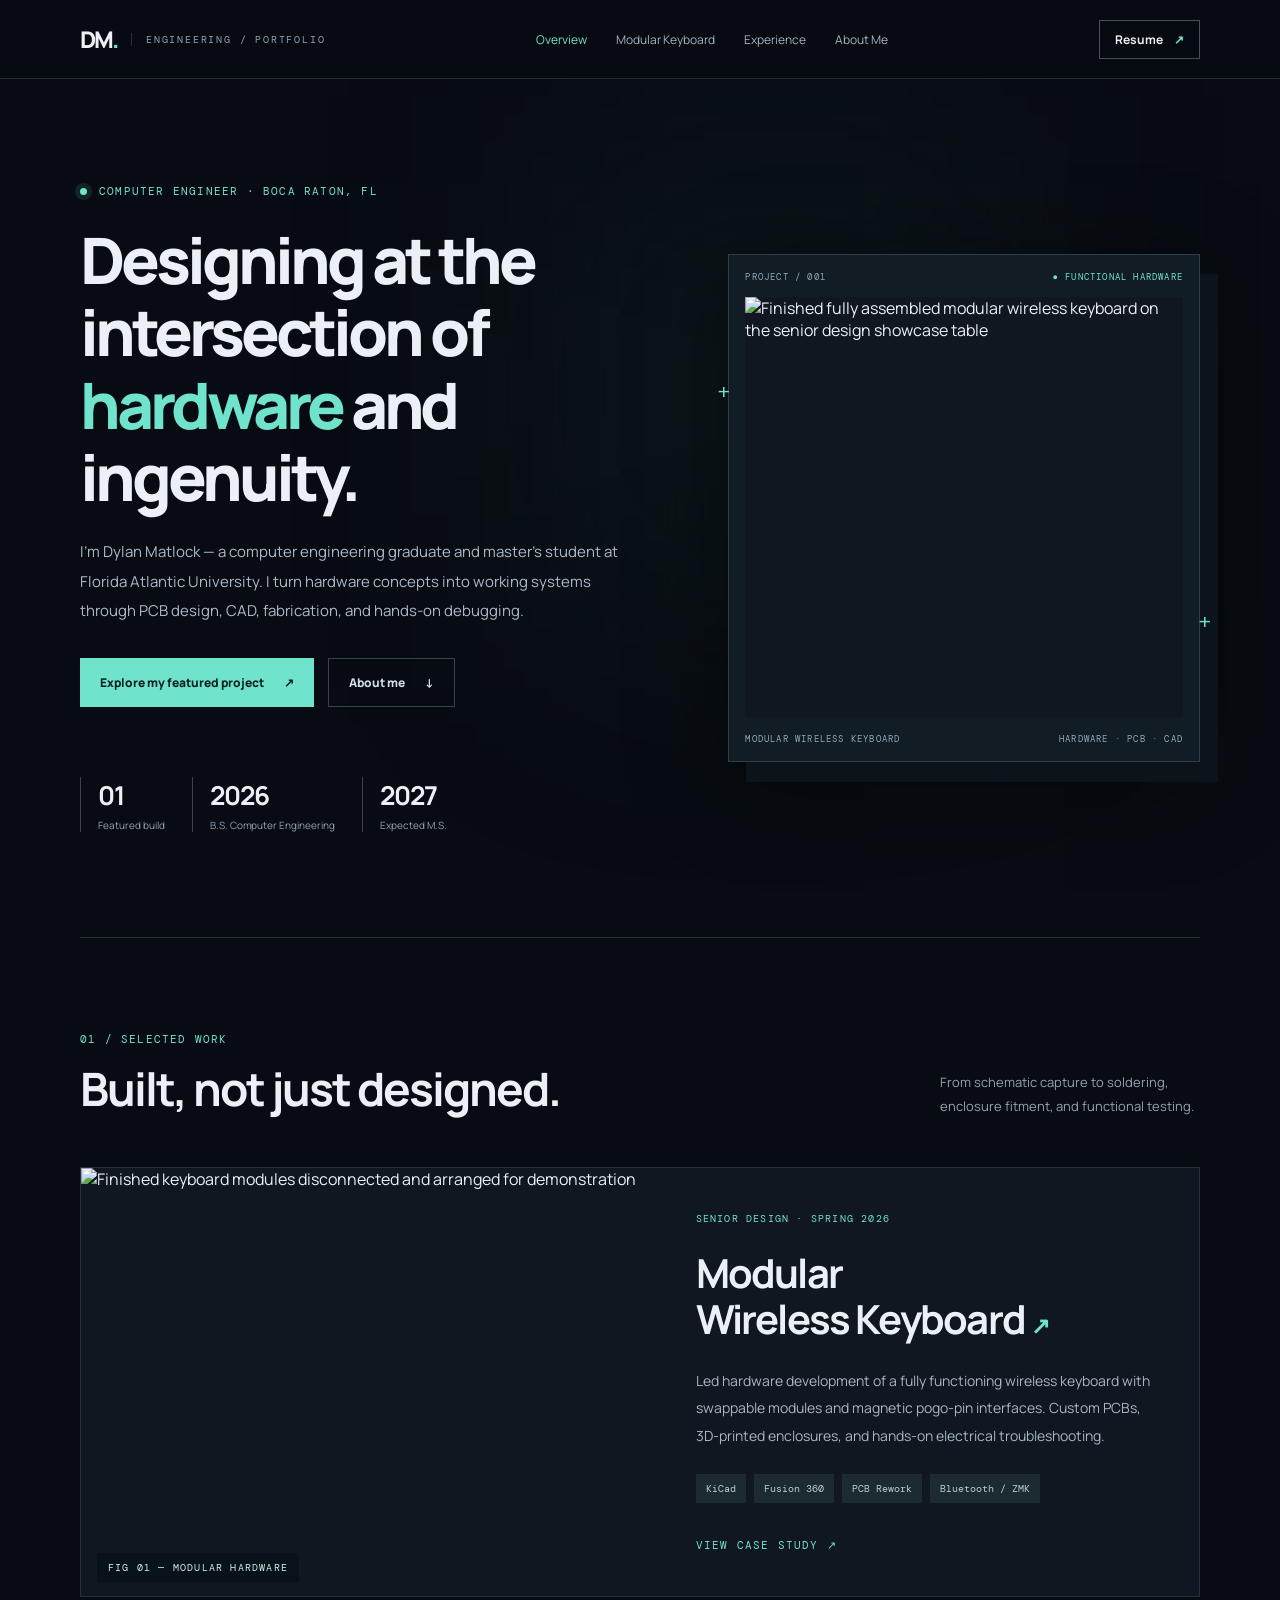
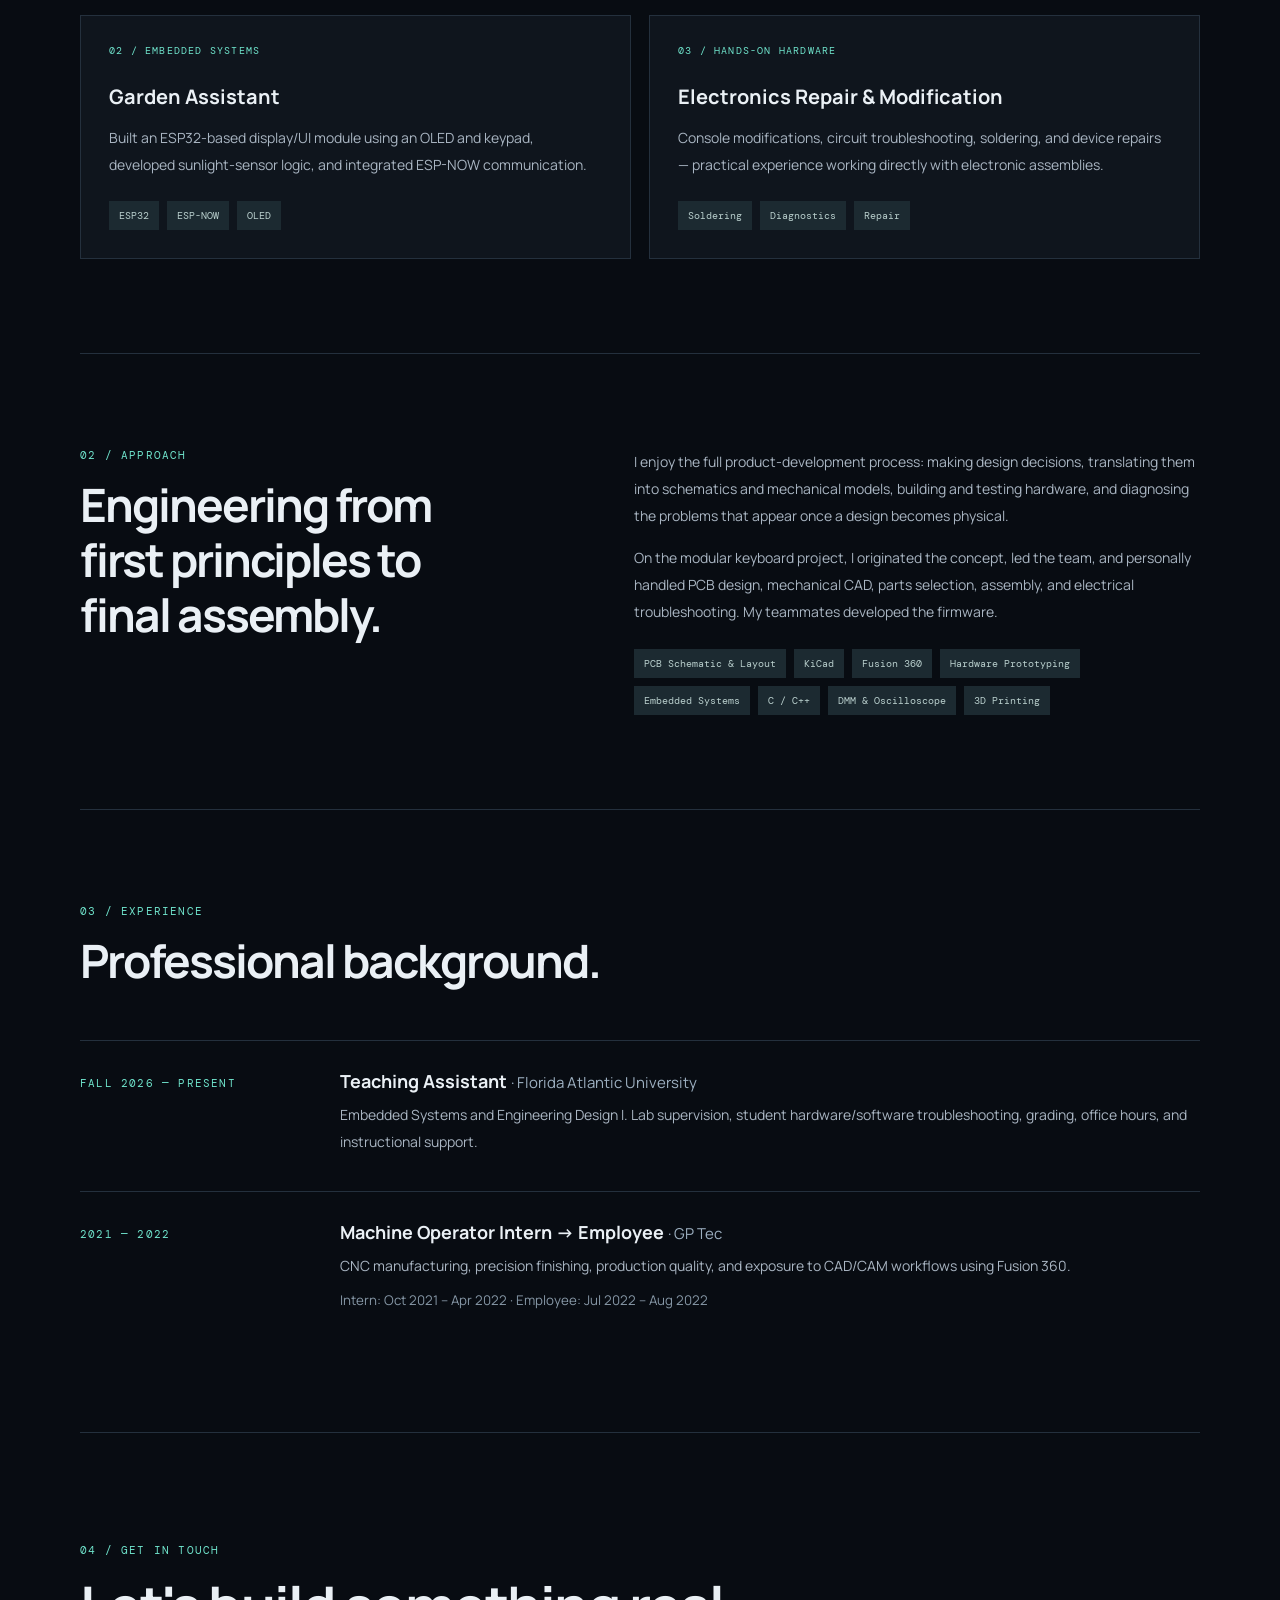
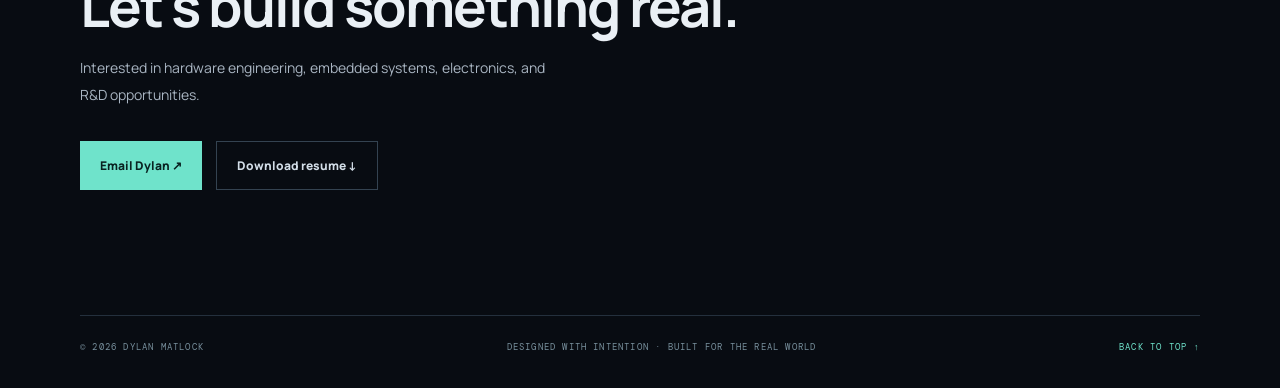
==== index.html @ bb1b6da2 "Add files via upload" ====
<!DOCTYPE html><html lang="en"><head><meta charset="utf-8"><meta name="viewport" content="width=device-width, initial-scale=1"><meta name="theme-color" content="#080c12"><meta name="description" content="Dylan Matlock — computer engineer focused on PCB design, embedded hardware, electromechanical prototyping, and product development."><title>Dylan Matlock — Hardware & Embedded Systems Engineer</title><link rel="stylesheet" href="styles.css"></head><body>
<header class="site-header"><div class="shell nav"><a class="wordmark" href="index.html"><span class="logomark">DM<span class="logodot">.</span></span><span class="wordmark-sub">ENGINEERING / PORTFOLIO</span></a><nav aria-label="Main navigation"><a class="active" href="index.html">Overview</a><a href="projects/modular-keyboard.html">Modular Keyboard</a><a href="experience.html">Experience</a><a href="about.html">About Me</a></nav><a class="nav-resume" href="Dylan_Matlock_Resume.docx" download>Resume <span>↗</span></a></div></header>
<main><section class="hero shell"><div class="hero-content"><div class="eyebrow"><span class="pulse"></span> COMPUTER ENGINEER · BOCA RATON, FL</div><h1>Designing at the intersection of <em>hardware</em> and ingenuity.</h1><p class="lead">I'm Dylan Matlock — a computer engineering graduate and master's student at Florida Atlantic University. I turn hardware concepts into working systems through PCB design, CAD, fabrication, and hands-on debugging.</p><div class="cta"><a class="button primary" href="projects/modular-keyboard.html">Explore my featured project <span>↗</span></a><a class="button ghost" href="about.html">About me <span>↓</span></a></div><div class="hero-metrics"><div><strong>01</strong><span>Featured build</span></div><div><strong>2026</strong><span>B.S. Computer Engineering</span></div><div><strong>2027</strong><span>Expected M.S.</span></div></div></div><div class="hero-display"><div class="display-top"><span>PROJECT / 001</span><span class="signal">● FUNCTIONAL HARDWARE</span></div><img src="assets/keyboard-finished.jpg" alt="Finished fully assembled modular wireless keyboard on the senior design showcase table"/><div class="display-caption"><span>MODULAR WIRELESS KEYBOARD</span><span>HARDWARE · PCB · CAD</span></div><div class="crosshair cross1">+</div><div class="crosshair cross2">+</div></div></section>
<section id="projects" class="section shell"><div class="section-header"><div><div class="kicker">01 / SELECTED WORK</div><h2>Built, not just designed.</h2></div><p class="section-aside">From schematic capture to soldering, enclosure fitment, and functional testing.</p></div><a class="feature-card" href="projects/modular-keyboard.html"><div class="feature-visual"><img src="assets/keyboard-modules.jpg" alt="Finished keyboard modules disconnected and arranged for demonstration"><span class="image-index">FIG 01 — MODULAR HARDWARE</span></div><div class="feature-body"><div class="tiny">SENIOR DESIGN · SPRING 2026</div><h3>Modular<br>Wireless Keyboard <span>↗</span></h3><p>Led hardware development of a fully functioning wireless keyboard with swappable modules and magnetic pogo-pin interfaces. Custom PCBs, 3D-printed enclosures, and hands-on electrical troubleshooting.</p><div class="chip-row"><span>KiCad</span><span>Fusion 360</span><span>PCB Rework</span><span>Bluetooth / ZMK</span></div><span class="feature-link">VIEW CASE STUDY <span>↗</span></span></div></a><div class="mini-grid"><article class="mini-card"><div class="mini-index">02 / EMBEDDED SYSTEMS</div><h3>Garden Assistant</h3><p>Built an ESP32-based display/UI module using an OLED and keypad, developed sunlight-sensor logic, and integrated ESP-NOW communication.</p><span class="chip-row"><span>ESP32</span><span>ESP-NOW</span><span>OLED</span></span></article><article class="mini-card"><div class="mini-index">03 / HANDS-ON HARDWARE</div><h3>Electronics Repair & Modification</h3><p>Console modifications, circuit troubleshooting, soldering, and device repairs — practical experience working directly with electronic assemblies.</p><span class="chip-row"><span>Soldering</span><span>Diagnostics</span><span>Repair</span></span></article></div></section>
<section id="about" class="section shell about"><div><div class="kicker">02 / APPROACH</div><h2>Engineering from first principles to final assembly.</h2></div><div><p>I enjoy the full product-development process: making design decisions, translating them into schematics and mechanical models, building and testing hardware, and diagnosing the problems that appear once a design becomes physical.</p><p>On the modular keyboard project, I originated the concept, led the team, and personally handled PCB design, mechanical CAD, parts selection, assembly, and electrical troubleshooting. My teammates developed the firmware.</p><div class="skills"><span>PCB Schematic & Layout</span><span>KiCad</span><span>Fusion 360</span><span>Hardware Prototyping</span><span>Embedded Systems</span><span>C / C++</span><span>DMM & Oscilloscope</span><span>3D Printing</span></div></div></section>
<section id="experience" class="section shell"><div class="section-header"><div><div class="kicker">03 / EXPERIENCE</div><h2>Professional background.</h2></div></div><div class="timeline"><div class="timeline-row"><span class="timeline-date">FALL 2026 — PRESENT</span><div><h3>Teaching Assistant <span>· Florida Atlantic University</span></h3><p>Embedded Systems and Engineering Design I. Lab supervision, student hardware/software troubleshooting, grading, office hours, and instructional support.</p></div></div><div class="timeline-row"><span class="timeline-date">2021 — 2022</span><div><h3>Machine Operator Intern → Employee <span>· GP Tec</span></h3><p>CNC manufacturing, precision finishing, production quality, and exposure to CAD/CAM workflows using Fusion 360.</p><small>Intern: Oct 2021 – Apr 2022 · Employee: Jul 2022 – Aug 2022</small></div></div></div></section>
<section class="contact shell"><div class="kicker">04 / GET IN TOUCH</div><h2>Let's build something real.</h2><p>Interested in hardware engineering, embedded systems, electronics, and R&D opportunities.</p><div class="cta"><a class="button primary" href="mailto:dylanmatlock04@gmail.com">Email Dylan ↗</a><a class="button ghost" href="Dylan_Matlock_Resume.docx" download>Download resume ↓</a></div></section></main><footer class="shell footer"><span>© <span id="year">2026</span> DYLAN MATLOCK</span><span>DESIGNED WITH INTENTION · BUILT FOR THE REAL WORLD</span><a href="#">BACK TO TOP ↑</a></footer><script src="script.js"></script></body></html>
---- styles.css ----
@import url('https://fonts.googleapis.com/css2?family=DM+Mono:wght@400;500&family=Manrope:wght@400;500;600;700;800&display=swap');
:root{--bg:#080c12;--surface:#101720;--raised:#121b26;--line:#24303d;--text:#eaf0f5;--muted:#92a2b3;--accent:#6fe3cb;--accent-dim:#122e2c}*{box-sizing:border-box}html{scroll-behavior:smooth}body{margin:0;background:var(--bg);color:var(--text);font-family:Manrope,Arial,sans-serif;-webkit-font-smoothing:antialiased}a{color:inherit;text-decoration:none}img{display:block;max-width:100%}.shell{width:min(1120px,calc(100% - 64px));margin:auto}.site-header{position:sticky;top:0;z-index:20;background:#080c12ed;backdrop-filter:blur(16px);border-bottom:1px solid #202b38}.nav{height:78px;display:flex;align-items:center;justify-content:space-between;gap:24px}.wordmark{display:flex;gap:14px;align-items:center}.logomark{font-weight:800;font-size:23px;letter-spacing:-2px}.logodot{color:var(--accent)}.wordmark-sub{font:10px 'DM Mono',monospace;color:var(--muted);letter-spacing:1.8px;border-left:1px solid var(--line);padding-left:14px}.nav nav{display:flex;gap:29px}.nav nav a{font-size:12px;color:#a5b1bf;transition:.2s}.nav nav a:hover,.nav nav a.active{color:var(--accent)}.nav-resume{border:1px solid #40505f;padding:10px 15px;font-size:12px;font-weight:700}.nav-resume span{color:var(--accent);margin-left:9px}.kicker,.eyebrow,.tiny,.mini-index,.case-label,.problem-tag,.back-link,.timeline-date,.image-index,.display-caption,.display-top,.feature-link,.case-hero-foot,.case-facts>div>span,.footer{font-family:'DM Mono',monospace;letter-spacing:1.2px}.hero{padding:105px 0 105px;display:grid;grid-template-columns:1.1fr .9fr;align-items:center;gap:72px;position:relative}.hero:before{content:'';position:absolute;z-index:-1;top:12%;right:20%;width:400px;height:420px;background:#13313450;filter:blur(130px)}.eyebrow{font-size:11px;color:var(--accent);display:flex;gap:12px;align-items:center}.pulse{width:7px;height:7px;border-radius:100%;background:var(--accent);box-shadow:0 0 0 5px #70e3cb1c}.hero h1{font-size:clamp(42px,5vw,70px);letter-spacing:-4px;line-height:1.13;margin:26px 0 24px;font-weight:800}.hero h1 em,.case-heading h1 em{font-style:normal;color:var(--accent)}.lead{font-size:15px;line-height:1.95;color:#adb9c8;max-width:560px}.cta{display:flex;gap:14px;flex-wrap:wrap;margin-top:33px}.button{display:inline-flex;gap:20px;align-items:center;justify-content:space-between;padding:15px 20px;font-size:12px;font-weight:800;transition:.2s}.button.primary{background:var(--accent);color:#092221}.button.primary:hover{background:#a5ffe9;transform:translateY(-2px)}.button.ghost{border:1px solid #344351;color:#d3dee8}.button.ghost:hover{border-color:var(--accent);color:var(--accent)}.hero-metrics{display:flex;gap:27px;margin-top:70px}.hero-metrics>div{border-left:1px solid #364453;padding-left:17px;display:flex;flex-direction:column;gap:5px}.hero-metrics strong{font-size:26px;letter-spacing:-1px}.hero-metrics span{font-size:10px;color:var(--muted)}.hero-display{background:#111c25;position:relative;border:1px solid #2b3e49;box-shadow:18px 20px 0 #0b131b,0 20px 90px #0007;padding:16px}.display-top,.display-caption,.case-hero-foot{font-size:9px;color:#92a9b8;display:flex;justify-content:space-between;gap:10px}.display-top{margin-bottom:14px}.signal{color:var(--accent)}.hero-display img{width:100%;height:420px;object-fit:cover;object-position:50% 40%;filter:saturate(.65) contrast(1.12)}.display-caption{margin-top:16px}.crosshair{position:absolute;color:var(--accent);font-family:monospace;font-size:21px}.cross1{left:-12px;top:25%}.cross2{right:-12px;bottom:25%}.section{padding:94px 0;border-top:1px solid var(--line)}.section-header{display:flex;justify-content:space-between;gap:50px;align-items:end;margin-bottom:36px}.kicker{color:var(--accent);font-size:11px}.section h2,.contact h2{font-size:clamp(29px,3.6vw,46px);letter-spacing:-2px;line-height:1.2;margin:15px 0}.section-aside{font-size:13px;line-height:1.8;color:var(--muted);max-width:260px}.feature-card{display:grid;grid-template-columns:1.05fr 1fr;background:var(--surface);border:1px solid var(--line);transition:.2s}.feature-card:hover{border-color:#48897f;transform:translateY(-3px)}.feature-visual{position:relative;background:#17252b;min-height:350px}.feature-visual img{width:100%;height:100%;object-fit:cover;object-position:center 45%;filter:saturate(.65)}.image-index{position:absolute;bottom:14px;left:16px;font-size:10px;background:#081018e0;color:#dbeae7;padding:8px 11px}.feature-body{padding:44px 42px}.tiny{color:var(--accent);font-size:10px}.feature-body h3{font-size:40px;letter-spacing:-1.8px;line-height:1.15;margin:25px 0}.feature-body h3 span{font-size:23px;color:var(--accent)}.feature-body p,.mini-card p,.about p,.timeline p,.case-content p,.contact p{color:#a9b5c2;font-size:14px;line-height:1.95}.chip-row,.skills{display:flex;flex-wrap:wrap;gap:8px}.chip-row{margin-top:25px}.chip-row>span,.skills>span{padding:8px 10px;background:#1c2a31;color:#b9cfcd;font-size:10px;font-family:'DM Mono',monospace;white-space:nowrap}.feature-link{display:block;color:var(--accent);font-size:11px;margin-top:35px}.mini-grid{display:grid;grid-template-columns:1fr 1fr;gap:18px;margin-top:18px}.mini-card{padding:28px;background:#0f151d;border:1px solid var(--line)}.mini-index{font-size:10px;color:var(--accent)}.mini-card h3{font-size:20px;margin:26px 0 12px}.mini-card .chip-row{margin-top:22px}.about{display:grid;grid-template-columns:.9fr 1.1fr;gap:90px}.about h2{max-width:420px}.about p:first-child{margin-top:0}.skills{margin-top:24px}.timeline-row{display:grid;grid-template-columns:235px 1fr;gap:25px;border-top:1px solid var(--line);padding:28px 0}.timeline-date{color:var(--accent);font-size:11px;padding-top:7px}.timeline-row h3{font-size:18px;margin:0 0 6px}.timeline-row h3 span{font-size:15px;color:#9db0c1;font-weight:400}.timeline-row p{margin:8px 0}.timeline-row small{color:#8697a6}.contact{border-top:1px solid var(--line);padding:110px 0 125px}.contact h2{font-size:56px}.contact p{max-width:470px}.footer{border-top:1px solid var(--line);padding:25px 0 35px;display:flex;justify-content:space-between;gap:20px;color:#78909d;font-size:9px}.footer a{color:var(--accent)}
/* case study */.case-page{padding-top:56px;padding-bottom:110px}.back-link{font-size:11px;color:var(--accent)}.case-heading{padding:65px 0 60px}.case-heading h1{font-size:clamp(48px,7vw,90px);letter-spacing:-5px;line-height:1.07;margin:20px 0 22px}.case-intro{color:#b6c4d0;font-size:18px;line-height:1.85;max-width:790px}.case-heading .chip-row{margin-top:30px}.case-hero{border:1px solid var(--line);background:#18232c;padding:20px}.case-hero>img{width:100%;max-height:450px;object-fit:contain;background:#d7d9dc}.case-hero-foot{padding-top:16px}.case-facts{display:grid;grid-template-columns:repeat(4,1fr);gap:1px;background:var(--line);border:1px solid var(--line);margin:18px 0 85px}.case-facts>div{background:#101720;padding:23px 20px;display:flex;flex-direction:column;gap:12px}.case-facts>div>span{font-size:10px;color:var(--accent)}.case-facts strong{font-size:13px;font-weight:600;line-height:1.5}.case-section{display:grid;grid-template-columns:220px 1fr;gap:35px;padding:65px 0;border-top:1px solid var(--line)}.case-label{color:var(--accent);font-size:11px;padding-top:12px}.case-content h2{font-size:clamp(28px,3vw,41px);letter-spacing:-1.4px;margin:0 0 18px}.case-content p{font-size:15px;max-width:770px}.image-duo{display:grid;grid-template-columns:1fr 1fr;gap:13px;margin:27px 0}figure{margin:0;background:#111c24;border:1px solid #263944;padding:12px}figure img{width:100%;height:320px;object-fit:contain;background:#e4e6e8}figcaption{font-family:'DM Mono',monospace;font-size:10px;color:#91a4b0;line-height:1.6;padding-top:12px}.wide-figure{margin:25px 0}.wide-figure img{height:400px;object-fit:contain}.challenge{background:linear-gradient(90deg,#10302b45,transparent 65%);margin-left:-22px;padding-left:22px;padding-right:16px}.problem-tag{display:inline-block;font-size:10px;color:#9bf6df;border:1px solid #38685d;padding:9px 12px;margin-bottom:18px}.solution-grid{display:grid;grid-template-columns:repeat(3,1fr);gap:12px;margin:27px 0}.solution-grid>div{border:1px solid #30574f;background:#112421;padding:19px}.solution-grid span{display:block;font:11px 'DM Mono',monospace;color:var(--accent);margin-bottom:17px}.solution-grid strong{font-size:17px}.solution-grid p{font-size:12px}.small-copy{font-size:12px!important;color:#7f97a6!important}.result-panel{display:flex;justify-content:space-between;align-items:center;gap:25px;padding:25px;border:1px dashed #41645d;background:#10201d;margin:30px 0}.result-panel h3{font-size:21px;margin:12px 0}.result-panel p{font-size:12px;max-width:600px}.placeholder-icon{font-size:65px;color:var(--accent)}.case-end{display:flex;gap:14px;padding-top:45px;flex-wrap:wrap}.reveal{opacity:0;transform:translateY(15px);transition:opacity .65s,transform .65s}.reveal.is-visible{opacity:1;transform:none}@media(prefers-reduced-motion:reduce){*{scroll-behavior:auto!important;transition:none!important}.reveal{opacity:1;transform:none}}@media(max-width:900px){.hero{grid-template-columns:1fr;gap:55px;padding:70px 0}.hero-display{max-width:540px}.hero h1{max-width:750px}.feature-card{grid-template-columns:1fr}.feature-visual{height:330px}.about{gap:30px}.case-section{grid-template-columns:150px 1fr}.case-facts{grid-template-columns:repeat(2,1fr)}}@media(max-width:620px){.shell{width:calc(100% - 34px)}.nav{height:65px}.wordmark-sub,.nav-resume{display:none}.nav nav{gap:16px}.nav nav a{font-size:10px}.hero{padding:50px 0 65px}.hero h1{font-size:45px;letter-spacing:-2.7px}.lead{font-size:14px}.hero-metrics{gap:14px;margin-top:45px}.hero-metrics strong{font-size:22px}.hero-metrics span{font-size:9px}.hero-display img{height:350px}.section{padding:65px 0}.section-header{display:block}.section-aside{max-width:none}.feature-body{padding:28px 23px}.feature-body h3{font-size:34px}.mini-grid,.about{grid-template-columns:1fr}.timeline-row{grid-template-columns:1fr;gap:4px}.timeline-row h3 span{display:block;margin-top:6px}.contact h2{font-size:39px}.contact{padding:70px 0}.footer{flex-wrap:wrap;line-height:1.8}.case-heading{padding:55px 0 35px}.case-heading h1{font-size:51px;letter-spacing:-3px}.case-intro{font-size:15px}.case-hero{padding:10px}.case-facts{margin-bottom:40px}.case-facts>div{padding:17px 12px}.case-facts strong{font-size:11px}.case-section{grid-template-columns:1fr;gap:20px;padding:43px 0}.image-duo,.solution-grid{grid-template-columns:1fr}.wide-figure img{height:270px}.case-content h2{font-size:31px}.case-content p{font-size:14px}.challenge{margin-left:0;padding-left:0}.result-panel{padding:18px}.placeholder-icon{display:none}}

/* V3: authentic hardware photo presentation */
.hero-display img{object-fit:cover;object-position:50% 50%;background:#26374a}
.feature-visual img{object-fit:cover;object-position:center}
.case-hero>img{background:#101720;max-height:630px;object-fit:contain}
.case-content figure img{background:#121b26}
.demo-block{margin:36px 0 30px;padding:24px;background:#101e27;border:1px solid #365c5a}
.demo-block h3{font-size:clamp(21px,3vw,29px);margin:13px 0 5px}
.demo-block>p{margin-bottom:22px}
.demo-block video{display:block;width:100%;max-height:620px;background:#060809;object-fit:contain}
.demo-footer{display:flex;justify-content:space-between;flex-wrap:wrap;gap:15px;font:10px 'DM Mono',monospace;color:#91a4b0;letter-spacing:1px;padding-top:15px}
.demo-footer a{color:var(--accent)}
@media(max-width:620px){.demo-block{padding:13px}.image-duo figure img{height:260px}}

/* V4: clearer full-product views and accessible inspection of technical figures */
.hero-display img{object-fit:contain!important;object-position:center!important;background:#101720!important;filter:none!important}
.feature-visual img{object-fit:contain!important;background:#101720!important;filter:none!important}
.case-content figure img{max-width:100%;height:auto;max-height:520px;object-fit:contain}
.case-content .image-duo figure img{height:360px;max-height:none}
.case-content .wide-figure img{height:auto;max-height:680px;object-fit:contain}
.case-content figure:has(img){position:relative}
.case-content figure img,.case-hero>img,.hero-display img,.feature-visual img{cursor:zoom-in}
.case-content figure:has(img)::after{content:'CLICK IMAGE TO ENLARGE  ↗';display:block;text-align:right;color:#77d8c9;font:9px 'DM Mono',monospace;letter-spacing:.7px;margin-top:8px}
.image-lightbox{border:1px solid #3b605c;background:#0b1118;color:#e5eff4;max-width:min(96vw,1500px);max-height:96vh;width:96vw;padding:20px;box-shadow:0 30px 100px #000c}
.image-lightbox::backdrop{background:rgba(0,0,0,.89)}
.lightbox-top{display:flex;align-items:center;justify-content:space-between;gap:20px;margin-bottom:14px;font-size:12px;color:#bfd4d1}
.lightbox-close{cursor:pointer;border:1px solid #4f6f6e;background:#17282b;color:white;padding:10px 18px;font:12px 'DM Mono',monospace}
.image-lightbox img{display:block;max-width:100%;width:100%;max-height:calc(96vh - 110px);object-fit:contain;margin:auto}
.architecture-diagram{display:flex;align-items:stretch;justify-content:center;gap:12px;flex-wrap:wrap;padding:34px 12px;background:linear-gradient(110deg,#101f28,#111b23)}
.diagram-node{flex:1 1 160px;min-width:150px;border:1px solid #365654;background:#122b2a;padding:23px 18px;display:flex;flex-direction:column;gap:9px;justify-content:center}
.diagram-node span{font:10px 'DM Mono',monospace;letter-spacing:1px;color:#72dfca}.diagram-node strong{font-size:20px;line-height:1.3}.diagram-node small{font-size:12px;color:#adbfca;line-height:1.6}
.diagram-node.main-node{border-color:#6ae6cf;background:#173a38}
.diagram-connector{min-width:104px;display:flex;align-items:center;justify-content:center;flex-direction:column;text-align:center;font:10px 'DM Mono',monospace;letter-spacing:.4px;color:#83cdbf;gap:12px}.diagram-connector span{font-size:26px}
.revision-panel{margin:30px 0;padding:26px;background:#132821;border:1px solid #3a6558}.revision-panel h3{font-size:27px;margin:15px 0 12px}.revision-panel li{color:#b6c6c9;font-size:14px;line-height:1.8;margin:9px 0;padding-left:3px}.revision-panel li strong{color:#e2f0ed}
@media(max-width:720px){.architecture-diagram{flex-direction:column}.diagram-connector{min-height:45px;min-width:0;flex-direction:row}.diagram-connector span{transform:rotate(90deg)}.case-content .image-duo figure img{height:auto;max-height:400px}.revision-panel{padding:18px}}

/* V5: distributed wireless architecture overview */
.architecture-v5{padding:32px 26px;background:linear-gradient(135deg,#0b1720,#10282a);border:1px solid #284749;display:flex;flex-direction:column;align-items:center;gap:0;color:#edf8f7}
.arch-host,.arch-primary,.arch-secondary,.arch-passives>div{border:1px solid #426564;background:#142a30;padding:17px 22px;display:flex;flex-direction:column;align-items:center;text-align:center;gap:6px;border-radius:8px}
.arch-host{width:min(100%,390px)}.arch-primary{width:min(100%,390px);border-color:#77ebd3;background:#153c3b;box-shadow:0 0 0 1px #32655e inset}
.arch-eyebrow{font:10px 'DM Mono',monospace;letter-spacing:1.1px;color:#76dfd0}.architecture-v5 strong{font-size:17px}.architecture-v5 small{color:#acc7ca;font-size:12px;line-height:1.55}
.arch-link{display:flex;flex-direction:column;gap:2px;align-items:center;margin:10px 0;color:#81dccd}.arch-link span{font-size:25px;line-height:1}.arch-link small{font:10px 'DM Mono',monospace;letter-spacing:.7px;color:#81dccd}
.arch-secondaries,.arch-passives{display:grid;grid-template-columns:repeat(2,minmax(0,1fr));gap:14px;width:min(100%,630px)}.arch-secondary{border-color:#4aa79c}.arch-divider{width:min(100%,700px);border-top:1px dashed #4f8584;text-align:center;margin:30px 0 17px;padding-top:15px}.arch-divider span{font:10px 'DM Mono',monospace;letter-spacing:.8px;color:#91c6c3}.arch-passives{grid-template-columns:repeat(3,minmax(0,1fr));gap:10px;width:min(100%,730px)}.arch-passives>div{background:#182630;border-color:#4b5761;padding:15px 8px}.arch-passives strong{font-size:14px}.arch-note{max-width:600px;text-align:center;color:#b5c6ce;font-size:12px;line-height:1.6;margin:18px 0 0!important}
@media(max-width:620px){.architecture-v5{padding:22px 12px}.arch-secondaries{gap:8px}.arch-secondary{padding:14px 8px}.arch-passives{grid-template-columns:1fr}.arch-passives>div{padding:10px}.arch-divider span{font-size:9px}.architecture-v5 strong{font-size:15px}}
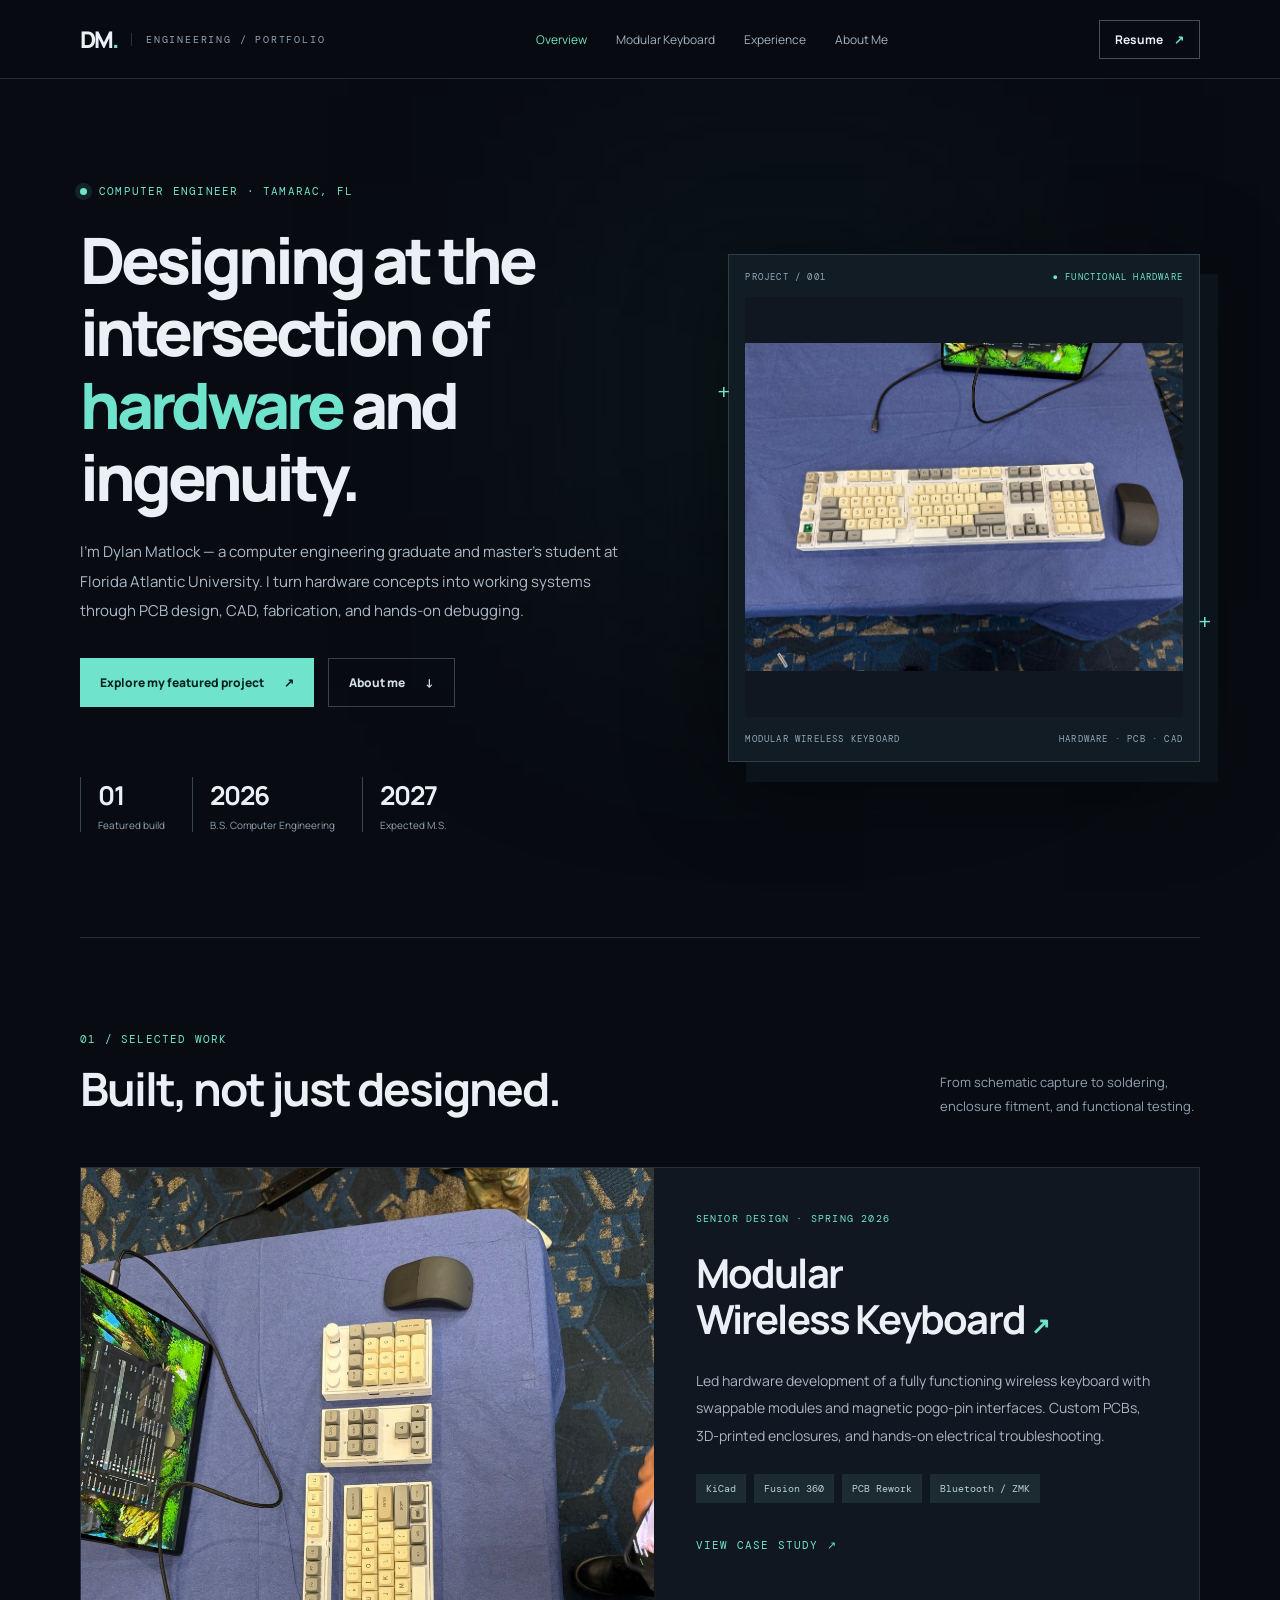
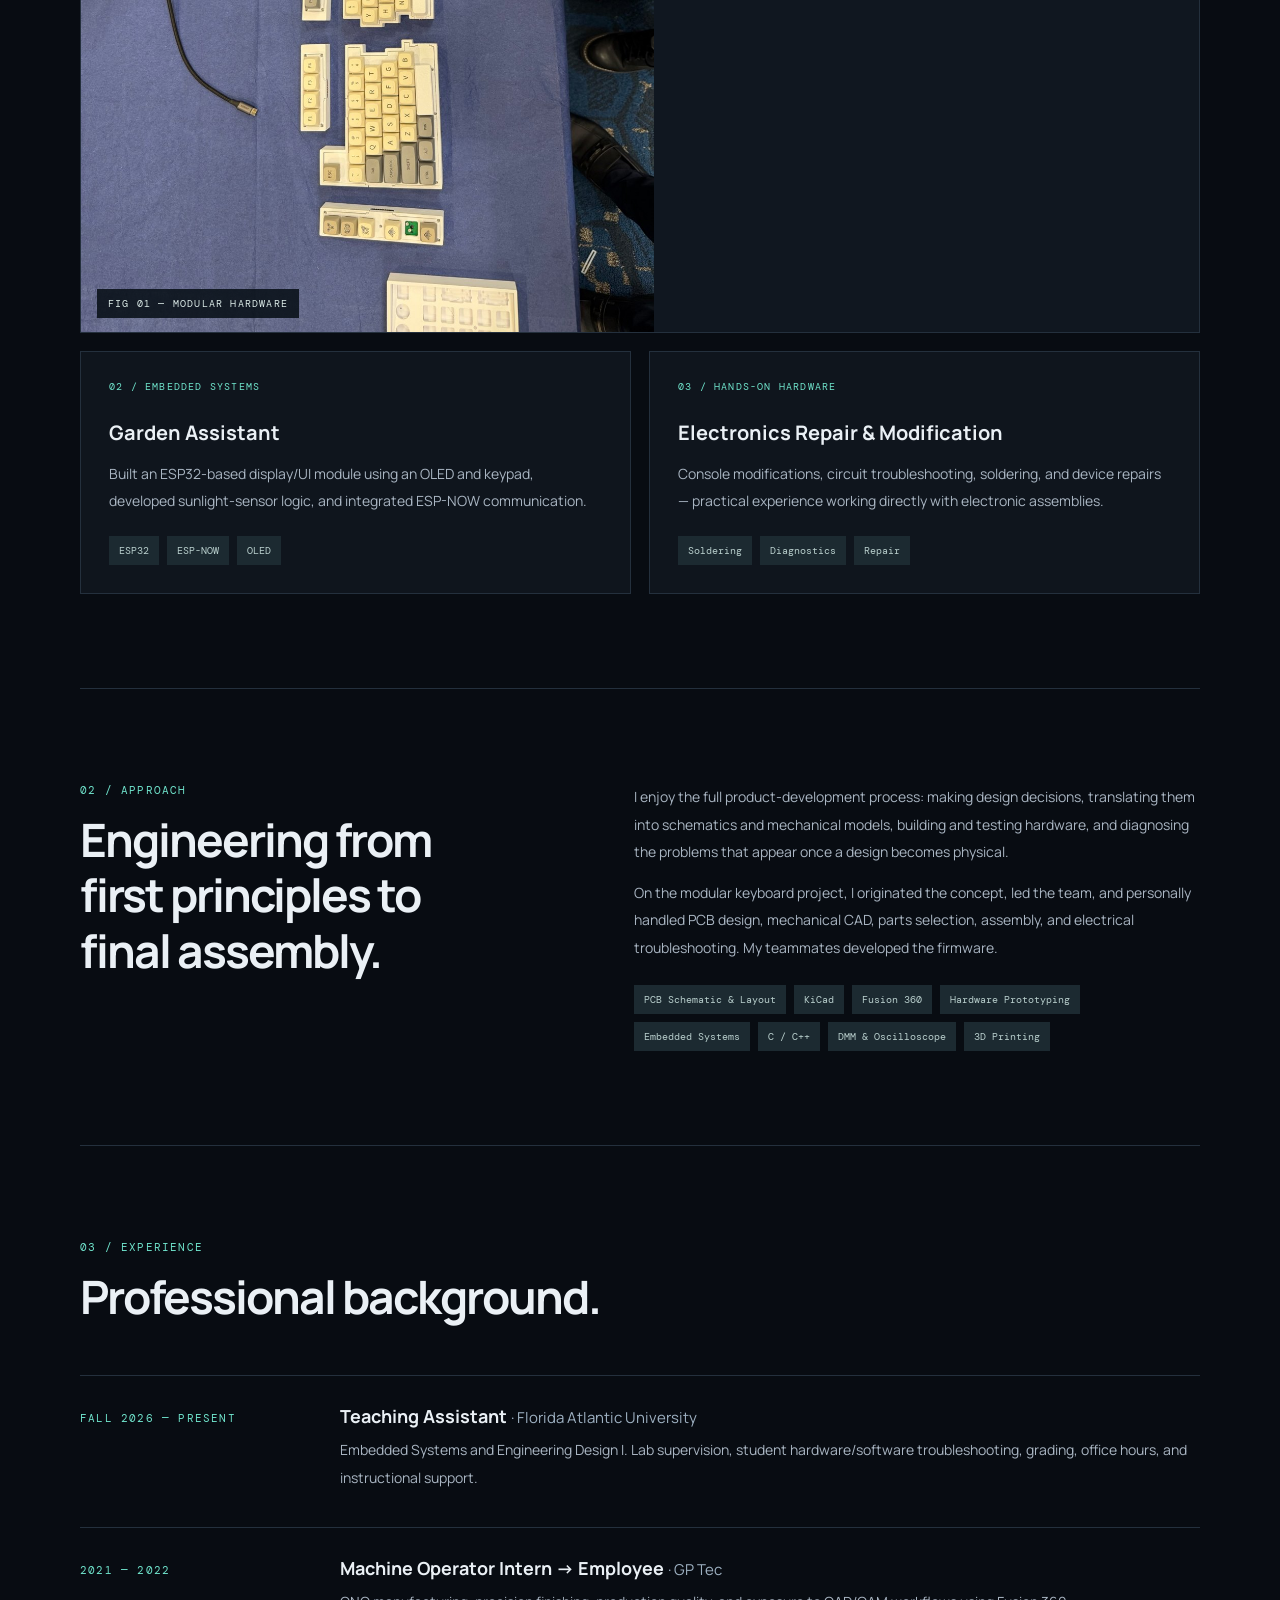
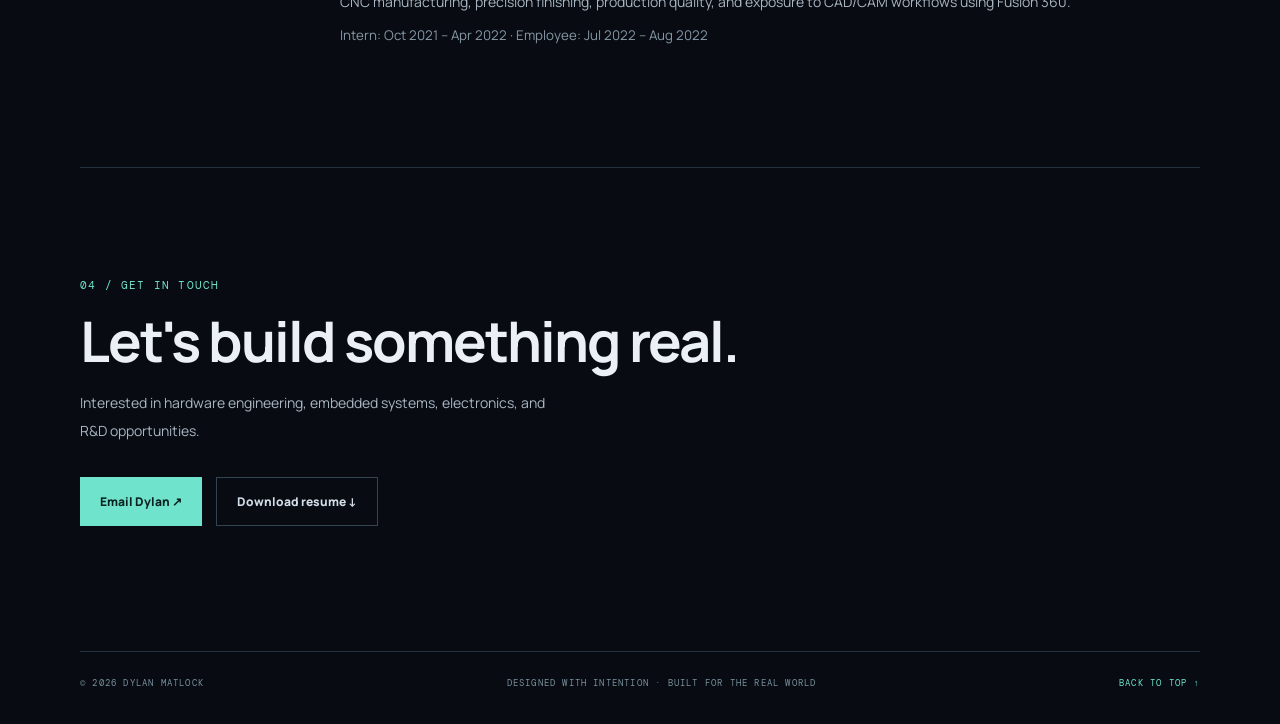
==== commit dd0a8ea9: "Update index.html" ====
--- a/index.html
+++ b/index.html
@@ -1,6 +1,6 @@
 <!DOCTYPE html><html lang="en"><head><meta charset="utf-8"><meta name="viewport" content="width=device-width, initial-scale=1"><meta name="theme-color" content="#080c12"><meta name="description" content="Dylan Matlock — computer engineer focused on PCB design, embedded hardware, electromechanical prototyping, and product development."><title>Dylan Matlock — Hardware & Embedded Systems Engineer</title><link rel="stylesheet" href="styles.css"></head><body>
 <header class="site-header"><div class="shell nav"><a class="wordmark" href="index.html"><span class="logomark">DM<span class="logodot">.</span></span><span class="wordmark-sub">ENGINEERING / PORTFOLIO</span></a><nav aria-label="Main navigation"><a class="active" href="index.html">Overview</a><a href="projects/modular-keyboard.html">Modular Keyboard</a><a href="experience.html">Experience</a><a href="about.html">About Me</a></nav><a class="nav-resume" href="Dylan_Matlock_Resume.docx" download>Resume <span>↗</span></a></div></header>
-<main><section class="hero shell"><div class="hero-content"><div class="eyebrow"><span class="pulse"></span> COMPUTER ENGINEER · BOCA RATON, FL</div><h1>Designing at the intersection of <em>hardware</em> and ingenuity.</h1><p class="lead">I'm Dylan Matlock — a computer engineering graduate and master's student at Florida Atlantic University. I turn hardware concepts into working systems through PCB design, CAD, fabrication, and hands-on debugging.</p><div class="cta"><a class="button primary" href="projects/modular-keyboard.html">Explore my featured project <span>↗</span></a><a class="button ghost" href="about.html">About me <span>↓</span></a></div><div class="hero-metrics"><div><strong>01</strong><span>Featured build</span></div><div><strong>2026</strong><span>B.S. Computer Engineering</span></div><div><strong>2027</strong><span>Expected M.S.</span></div></div></div><div class="hero-display"><div class="display-top"><span>PROJECT / 001</span><span class="signal">● FUNCTIONAL HARDWARE</span></div><img src="assets/keyboard-finished.jpg" alt="Finished fully assembled modular wireless keyboard on the senior design showcase table"/><div class="display-caption"><span>MODULAR WIRELESS KEYBOARD</span><span>HARDWARE · PCB · CAD</span></div><div class="crosshair cross1">+</div><div class="crosshair cross2">+</div></div></section>
+<main><section class="hero shell"><div class="hero-content"><div class="eyebrow"><span class="pulse"></span> COMPUTER ENGINEER · TAMARAC, FL</div><h1>Designing at the intersection of <em>hardware</em> and ingenuity.</h1><p class="lead">I'm Dylan Matlock — a computer engineering graduate and master's student at Florida Atlantic University. I turn hardware concepts into working systems through PCB design, CAD, fabrication, and hands-on debugging.</p><div class="cta"><a class="button primary" href="projects/modular-keyboard.html">Explore my featured project <span>↗</span></a><a class="button ghost" href="about.html">About me <span>↓</span></a></div><div class="hero-metrics"><div><strong>01</strong><span>Featured build</span></div><div><strong>2026</strong><span>B.S. Computer Engineering</span></div><div><strong>2027</strong><span>Expected M.S.</span></div></div></div><div class="hero-display"><div class="display-top"><span>PROJECT / 001</span><span class="signal">● FUNCTIONAL HARDWARE</span></div><img src="assets/keyboard-finished.jpg" alt="Finished fully assembled modular wireless keyboard on the senior design showcase table"/><div class="display-caption"><span>MODULAR WIRELESS KEYBOARD</span><span>HARDWARE · PCB · CAD</span></div><div class="crosshair cross1">+</div><div class="crosshair cross2">+</div></div></section>
 <section id="projects" class="section shell"><div class="section-header"><div><div class="kicker">01 / SELECTED WORK</div><h2>Built, not just designed.</h2></div><p class="section-aside">From schematic capture to soldering, enclosure fitment, and functional testing.</p></div><a class="feature-card" href="projects/modular-keyboard.html"><div class="feature-visual"><img src="assets/keyboard-modules.jpg" alt="Finished keyboard modules disconnected and arranged for demonstration"><span class="image-index">FIG 01 — MODULAR HARDWARE</span></div><div class="feature-body"><div class="tiny">SENIOR DESIGN · SPRING 2026</div><h3>Modular<br>Wireless Keyboard <span>↗</span></h3><p>Led hardware development of a fully functioning wireless keyboard with swappable modules and magnetic pogo-pin interfaces. Custom PCBs, 3D-printed enclosures, and hands-on electrical troubleshooting.</p><div class="chip-row"><span>KiCad</span><span>Fusion 360</span><span>PCB Rework</span><span>Bluetooth / ZMK</span></div><span class="feature-link">VIEW CASE STUDY <span>↗</span></span></div></a><div class="mini-grid"><article class="mini-card"><div class="mini-index">02 / EMBEDDED SYSTEMS</div><h3>Garden Assistant</h3><p>Built an ESP32-based display/UI module using an OLED and keypad, developed sunlight-sensor logic, and integrated ESP-NOW communication.</p><span class="chip-row"><span>ESP32</span><span>ESP-NOW</span><span>OLED</span></span></article><article class="mini-card"><div class="mini-index">03 / HANDS-ON HARDWARE</div><h3>Electronics Repair & Modification</h3><p>Console modifications, circuit troubleshooting, soldering, and device repairs — practical experience working directly with electronic assemblies.</p><span class="chip-row"><span>Soldering</span><span>Diagnostics</span><span>Repair</span></span></article></div></section>
 <section id="about" class="section shell about"><div><div class="kicker">02 / APPROACH</div><h2>Engineering from first principles to final assembly.</h2></div><div><p>I enjoy the full product-development process: making design decisions, translating them into schematics and mechanical models, building and testing hardware, and diagnosing the problems that appear once a design becomes physical.</p><p>On the modular keyboard project, I originated the concept, led the team, and personally handled PCB design, mechanical CAD, parts selection, assembly, and electrical troubleshooting. My teammates developed the firmware.</p><div class="skills"><span>PCB Schematic & Layout</span><span>KiCad</span><span>Fusion 360</span><span>Hardware Prototyping</span><span>Embedded Systems</span><span>C / C++</span><span>DMM & Oscilloscope</span><span>3D Printing</span></div></div></section>
 <section id="experience" class="section shell"><div class="section-header"><div><div class="kicker">03 / EXPERIENCE</div><h2>Professional background.</h2></div></div><div class="timeline"><div class="timeline-row"><span class="timeline-date">FALL 2026 — PRESENT</span><div><h3>Teaching Assistant <span>· Florida Atlantic University</span></h3><p>Embedded Systems and Engineering Design I. Lab supervision, student hardware/software troubleshooting, grading, office hours, and instructional support.</p></div></div><div class="timeline-row"><span class="timeline-date">2021 — 2022</span><div><h3>Machine Operator Intern → Employee <span>· GP Tec</span></h3><p>CNC manufacturing, precision finishing, production quality, and exposure to CAD/CAM workflows using Fusion 360.</p><small>Intern: Oct 2021 – Apr 2022 · Employee: Jul 2022 – Aug 2022</small></div></div></div></section>
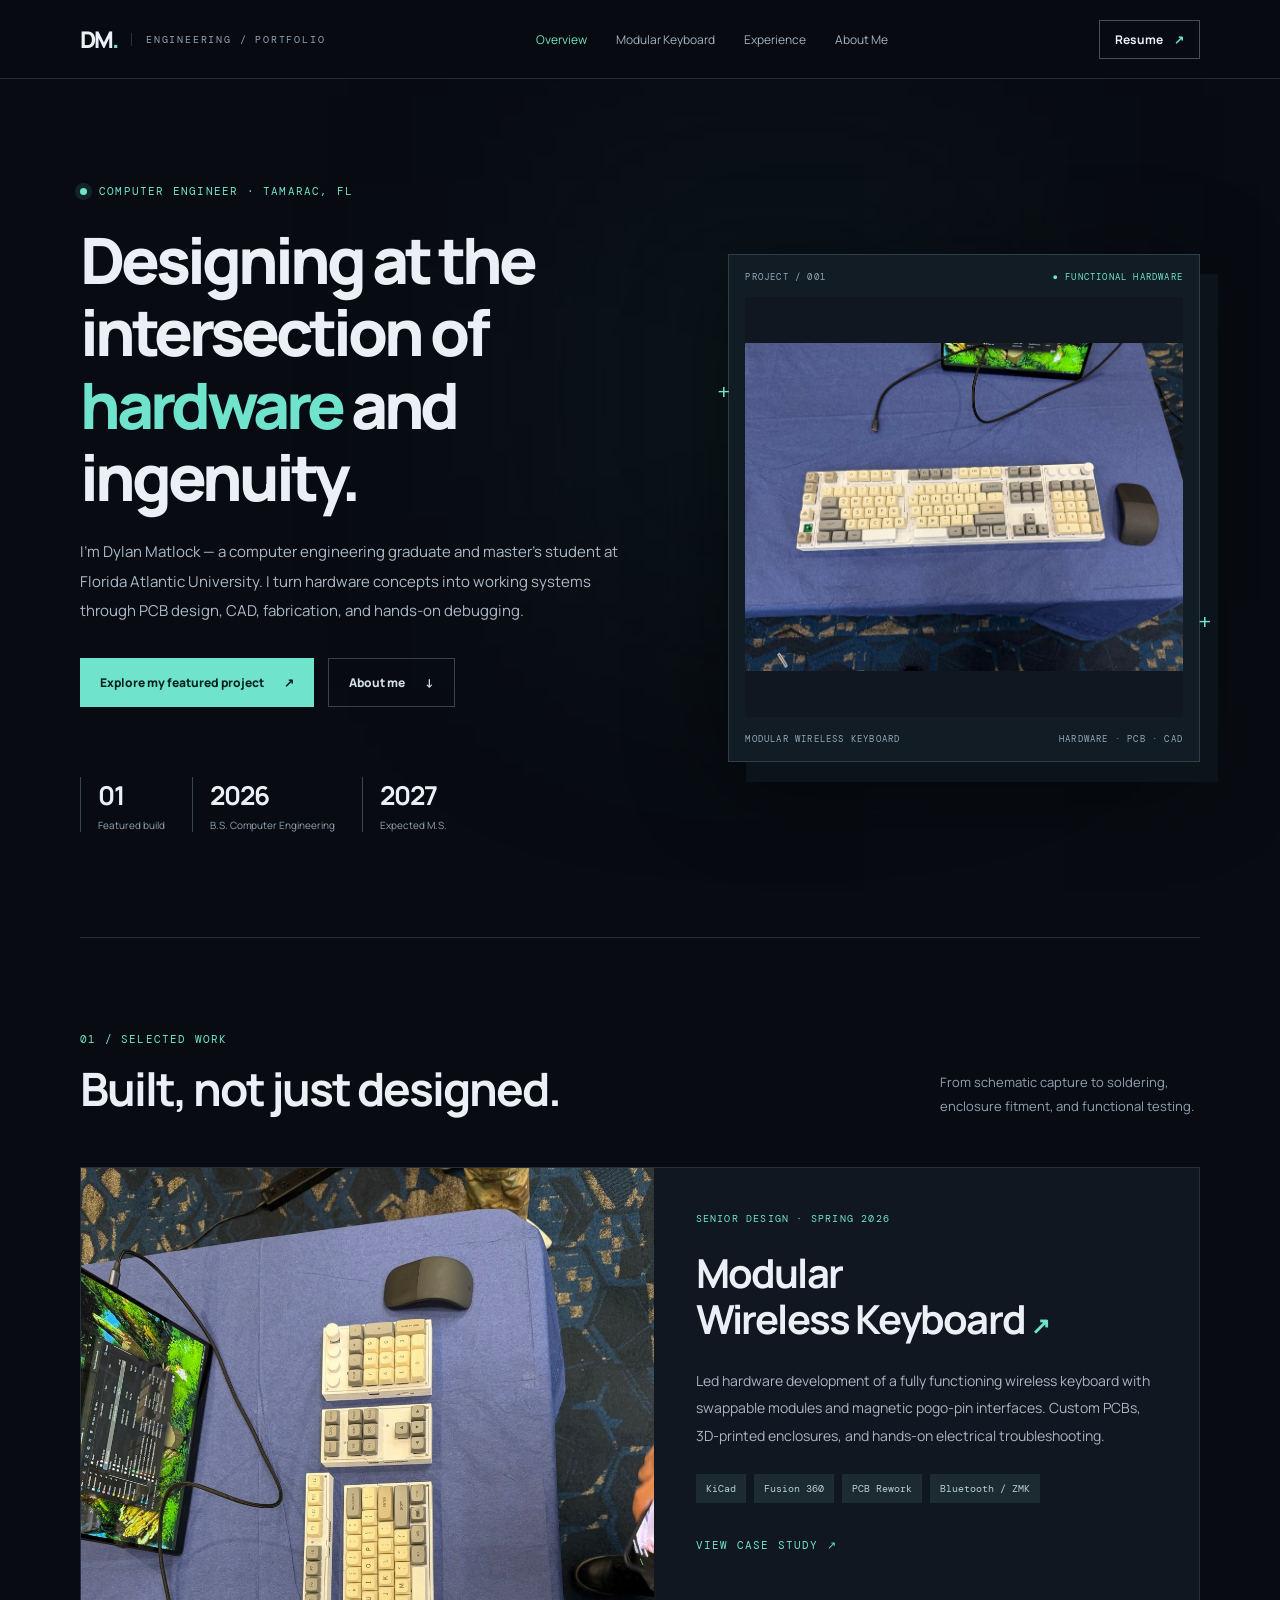
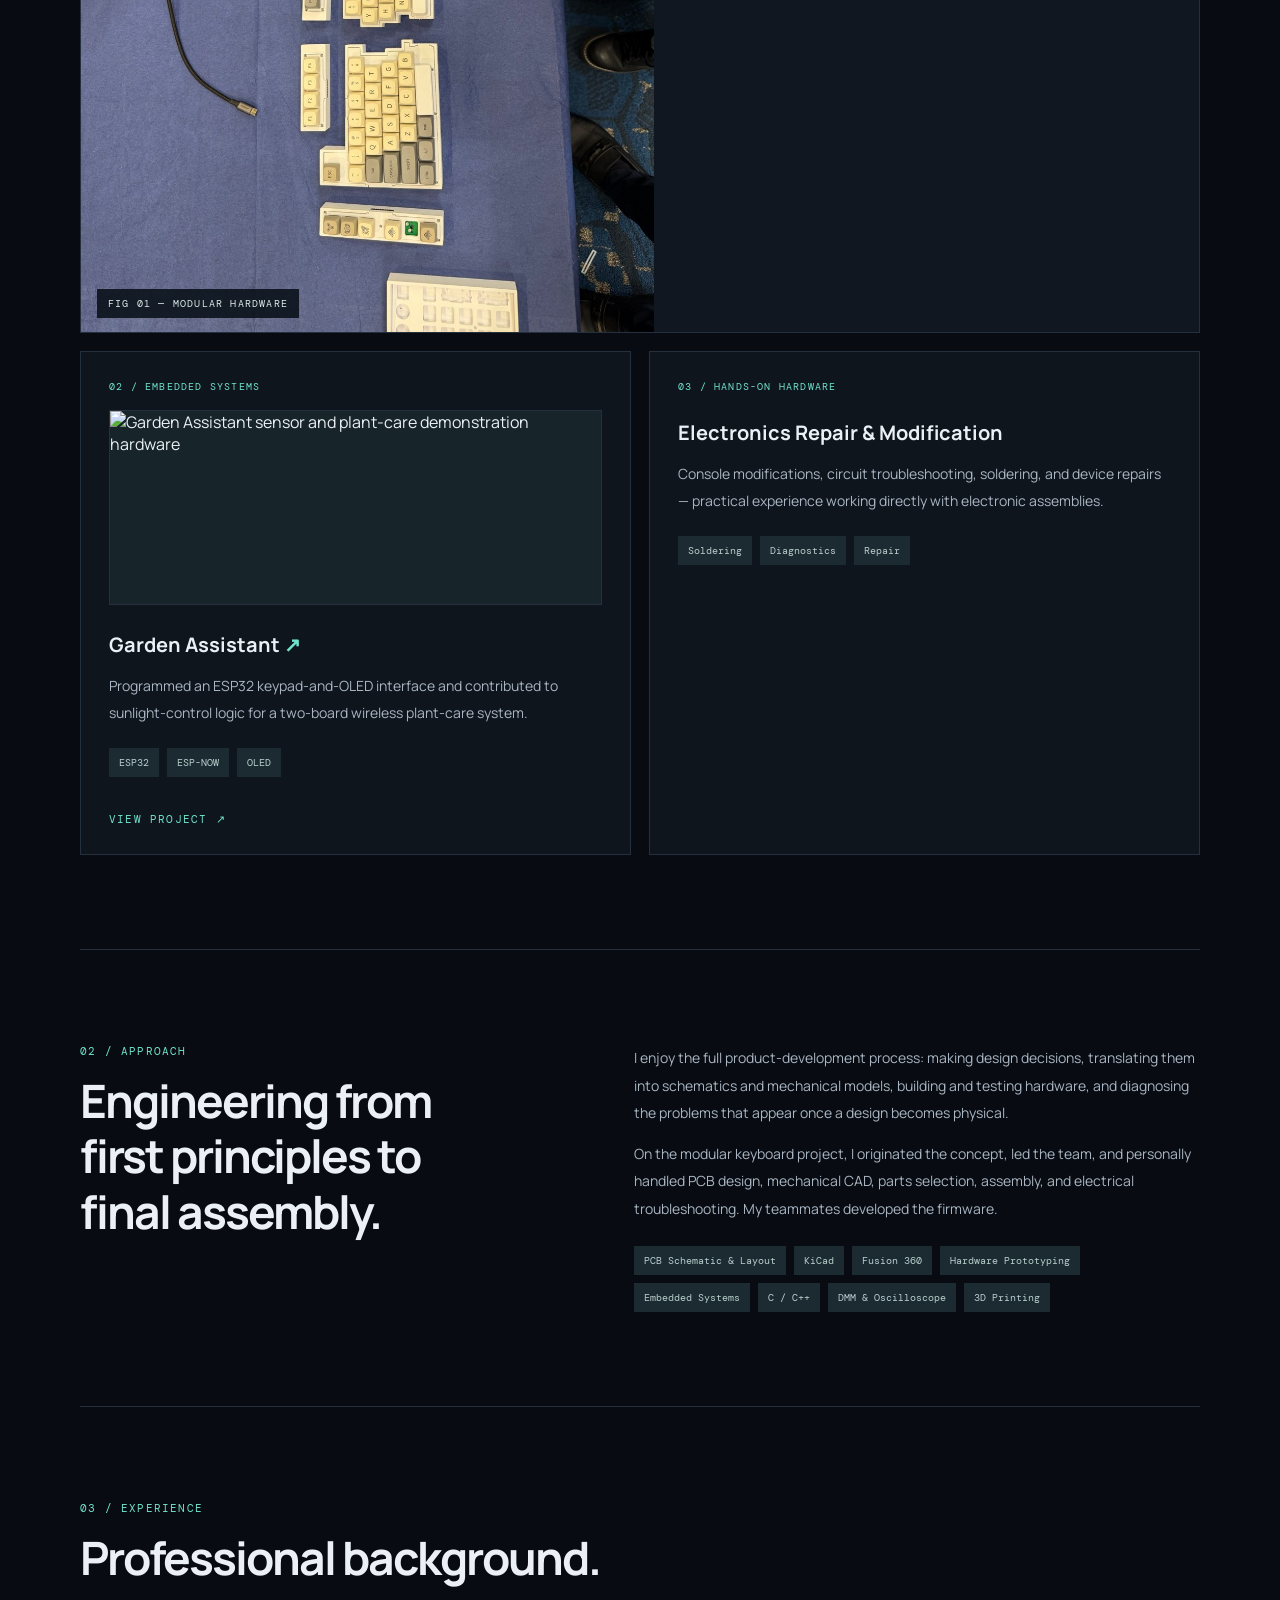
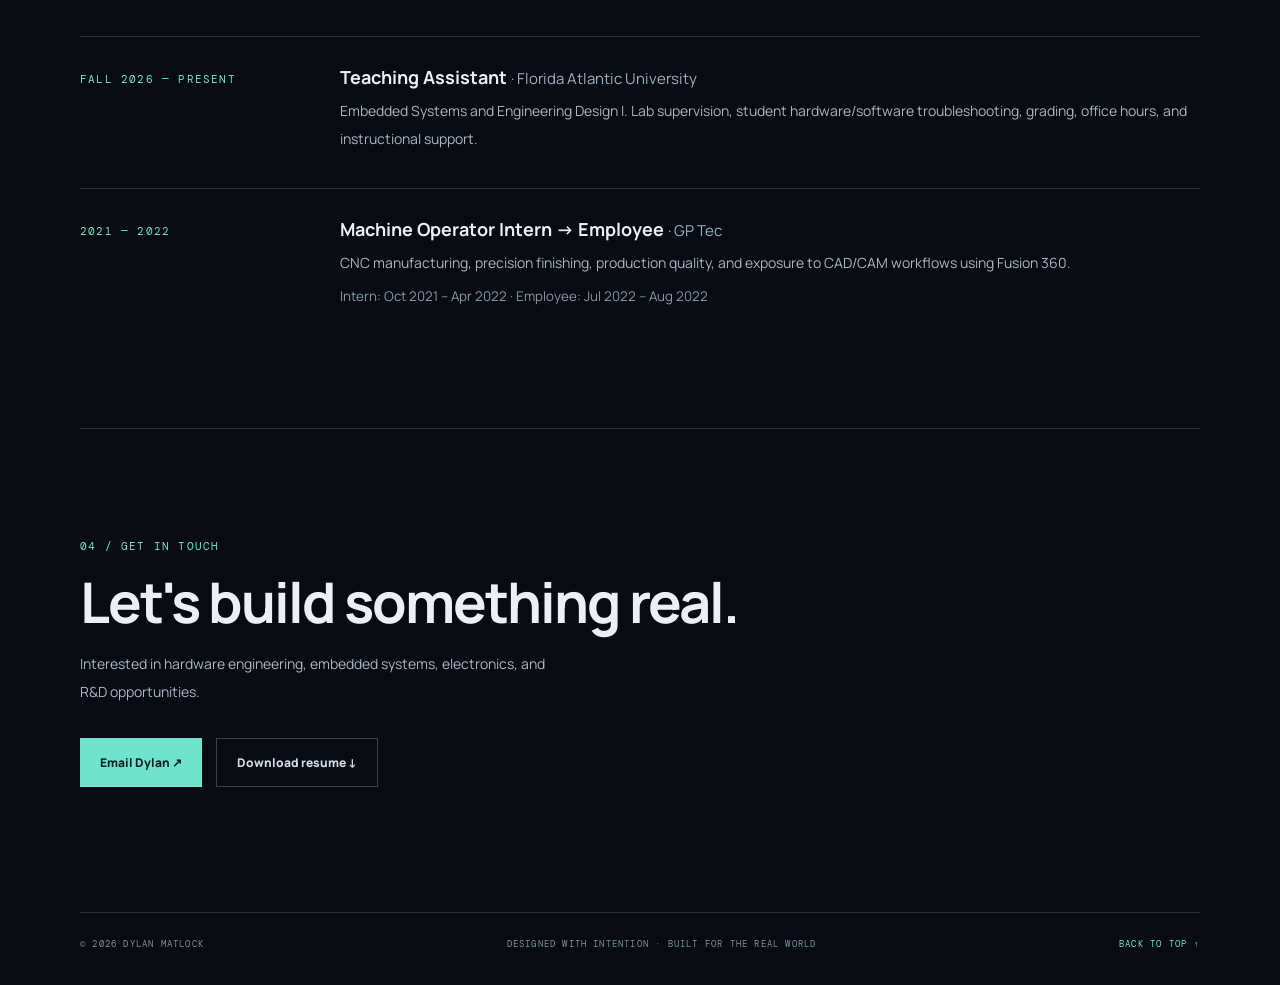
==== commit 49ef917f: "Add files via upload" ====
--- a/index.html
+++ b/index.html
@@ -1,7 +1,7 @@
 <!DOCTYPE html><html lang="en"><head><meta charset="utf-8"><meta name="viewport" content="width=device-width, initial-scale=1"><meta name="theme-color" content="#080c12"><meta name="description" content="Dylan Matlock — computer engineer focused on PCB design, embedded hardware, electromechanical prototyping, and product development."><title>Dylan Matlock — Hardware & Embedded Systems Engineer</title><link rel="stylesheet" href="styles.css"></head><body>
 <header class="site-header"><div class="shell nav"><a class="wordmark" href="index.html"><span class="logomark">DM<span class="logodot">.</span></span><span class="wordmark-sub">ENGINEERING / PORTFOLIO</span></a><nav aria-label="Main navigation"><a class="active" href="index.html">Overview</a><a href="projects/modular-keyboard.html">Modular Keyboard</a><a href="experience.html">Experience</a><a href="about.html">About Me</a></nav><a class="nav-resume" href="Dylan_Matlock_Resume.docx" download>Resume <span>↗</span></a></div></header>
 <main><section class="hero shell"><div class="hero-content"><div class="eyebrow"><span class="pulse"></span> COMPUTER ENGINEER · TAMARAC, FL</div><h1>Designing at the intersection of <em>hardware</em> and ingenuity.</h1><p class="lead">I'm Dylan Matlock — a computer engineering graduate and master's student at Florida Atlantic University. I turn hardware concepts into working systems through PCB design, CAD, fabrication, and hands-on debugging.</p><div class="cta"><a class="button primary" href="projects/modular-keyboard.html">Explore my featured project <span>↗</span></a><a class="button ghost" href="about.html">About me <span>↓</span></a></div><div class="hero-metrics"><div><strong>01</strong><span>Featured build</span></div><div><strong>2026</strong><span>B.S. Computer Engineering</span></div><div><strong>2027</strong><span>Expected M.S.</span></div></div></div><div class="hero-display"><div class="display-top"><span>PROJECT / 001</span><span class="signal">● FUNCTIONAL HARDWARE</span></div><img src="assets/keyboard-finished.jpg" alt="Finished fully assembled modular wireless keyboard on the senior design showcase table"/><div class="display-caption"><span>MODULAR WIRELESS KEYBOARD</span><span>HARDWARE · PCB · CAD</span></div><div class="crosshair cross1">+</div><div class="crosshair cross2">+</div></div></section>
-<section id="projects" class="section shell"><div class="section-header"><div><div class="kicker">01 / SELECTED WORK</div><h2>Built, not just designed.</h2></div><p class="section-aside">From schematic capture to soldering, enclosure fitment, and functional testing.</p></div><a class="feature-card" href="projects/modular-keyboard.html"><div class="feature-visual"><img src="assets/keyboard-modules.jpg" alt="Finished keyboard modules disconnected and arranged for demonstration"><span class="image-index">FIG 01 — MODULAR HARDWARE</span></div><div class="feature-body"><div class="tiny">SENIOR DESIGN · SPRING 2026</div><h3>Modular<br>Wireless Keyboard <span>↗</span></h3><p>Led hardware development of a fully functioning wireless keyboard with swappable modules and magnetic pogo-pin interfaces. Custom PCBs, 3D-printed enclosures, and hands-on electrical troubleshooting.</p><div class="chip-row"><span>KiCad</span><span>Fusion 360</span><span>PCB Rework</span><span>Bluetooth / ZMK</span></div><span class="feature-link">VIEW CASE STUDY <span>↗</span></span></div></a><div class="mini-grid"><article class="mini-card"><div class="mini-index">02 / EMBEDDED SYSTEMS</div><h3>Garden Assistant</h3><p>Built an ESP32-based display/UI module using an OLED and keypad, developed sunlight-sensor logic, and integrated ESP-NOW communication.</p><span class="chip-row"><span>ESP32</span><span>ESP-NOW</span><span>OLED</span></span></article><article class="mini-card"><div class="mini-index">03 / HANDS-ON HARDWARE</div><h3>Electronics Repair & Modification</h3><p>Console modifications, circuit troubleshooting, soldering, and device repairs — practical experience working directly with electronic assemblies.</p><span class="chip-row"><span>Soldering</span><span>Diagnostics</span><span>Repair</span></span></article></div></section>
+<section id="projects" class="section shell"><div class="section-header"><div><div class="kicker">01 / SELECTED WORK</div><h2>Built, not just designed.</h2></div><p class="section-aside">From schematic capture to soldering, enclosure fitment, and functional testing.</p></div><a class="feature-card" href="projects/modular-keyboard.html"><div class="feature-visual"><img src="assets/keyboard-modules.jpg" alt="Finished keyboard modules disconnected and arranged for demonstration"><span class="image-index">FIG 01 — MODULAR HARDWARE</span></div><div class="feature-body"><div class="tiny">SENIOR DESIGN · SPRING 2026</div><h3>Modular<br>Wireless Keyboard <span>↗</span></h3><p>Led hardware development of a fully functioning wireless keyboard with swappable modules and magnetic pogo-pin interfaces. Custom PCBs, 3D-printed enclosures, and hands-on electrical troubleshooting.</p><div class="chip-row"><span>KiCad</span><span>Fusion 360</span><span>PCB Rework</span><span>Bluetooth / ZMK</span></div><span class="feature-link">VIEW CASE STUDY <span>↗</span></span></div></a><div class="mini-grid"><a class="mini-card garden-project-card" href="projects/garden-assistant.html"><div class="mini-index">02 / EMBEDDED SYSTEMS</div><img class="garden-card-photo" src="assets/garden-assistant/plant-prototype.jpg" alt="Garden Assistant sensor and plant-care demonstration hardware"><h3>Garden Assistant <span aria-hidden="true">↗</span></h3><p>Programmed an ESP32 keypad-and-OLED interface and contributed to sunlight-control logic for a two-board wireless plant-care system.</p><span class="chip-row"><span>ESP32</span><span>ESP-NOW</span><span>OLED</span></span><span class="feature-link">VIEW PROJECT ↗</span></a><article class="mini-card"><div class="mini-index">03 / HANDS-ON HARDWARE</div><h3>Electronics Repair & Modification</h3><p>Console modifications, circuit troubleshooting, soldering, and device repairs — practical experience working directly with electronic assemblies.</p><span class="chip-row"><span>Soldering</span><span>Diagnostics</span><span>Repair</span></span></article></div></section>
 <section id="about" class="section shell about"><div><div class="kicker">02 / APPROACH</div><h2>Engineering from first principles to final assembly.</h2></div><div><p>I enjoy the full product-development process: making design decisions, translating them into schematics and mechanical models, building and testing hardware, and diagnosing the problems that appear once a design becomes physical.</p><p>On the modular keyboard project, I originated the concept, led the team, and personally handled PCB design, mechanical CAD, parts selection, assembly, and electrical troubleshooting. My teammates developed the firmware.</p><div class="skills"><span>PCB Schematic & Layout</span><span>KiCad</span><span>Fusion 360</span><span>Hardware Prototyping</span><span>Embedded Systems</span><span>C / C++</span><span>DMM & Oscilloscope</span><span>3D Printing</span></div></div></section>
 <section id="experience" class="section shell"><div class="section-header"><div><div class="kicker">03 / EXPERIENCE</div><h2>Professional background.</h2></div></div><div class="timeline"><div class="timeline-row"><span class="timeline-date">FALL 2026 — PRESENT</span><div><h3>Teaching Assistant <span>· Florida Atlantic University</span></h3><p>Embedded Systems and Engineering Design I. Lab supervision, student hardware/software troubleshooting, grading, office hours, and instructional support.</p></div></div><div class="timeline-row"><span class="timeline-date">2021 — 2022</span><div><h3>Machine Operator Intern → Employee <span>· GP Tec</span></h3><p>CNC manufacturing, precision finishing, production quality, and exposure to CAD/CAM workflows using Fusion 360.</p><small>Intern: Oct 2021 – Apr 2022 · Employee: Jul 2022 – Aug 2022</small></div></div></div></section>
 <section class="contact shell"><div class="kicker">04 / GET IN TOUCH</div><h2>Let's build something real.</h2><p>Interested in hardware engineering, embedded systems, electronics, and R&D opportunities.</p><div class="cta"><a class="button primary" href="mailto:dylanmatlock04@gmail.com">Email Dylan ↗</a><a class="button ghost" href="Dylan_Matlock_Resume.docx" download>Download resume ↓</a></div></section></main><footer class="shell footer"><span>© <span id="year">2026</span> DYLAN MATLOCK</span><span>DESIGNED WITH INTENTION · BUILT FOR THE REAL WORLD</span><a href="#">BACK TO TOP ↑</a></footer><script src="script.js"></script></body></html>
--- a/styles.css
+++ b/styles.css
@@ -45,3 +45,8 @@
 .arch-link{display:flex;flex-direction:column;gap:2px;align-items:center;margin:10px 0;color:#81dccd}.arch-link span{font-size:25px;line-height:1}.arch-link small{font:10px 'DM Mono',monospace;letter-spacing:.7px;color:#81dccd}
 .arch-secondaries,.arch-passives{display:grid;grid-template-columns:repeat(2,minmax(0,1fr));gap:14px;width:min(100%,630px)}.arch-secondary{border-color:#4aa79c}.arch-divider{width:min(100%,700px);border-top:1px dashed #4f8584;text-align:center;margin:30px 0 17px;padding-top:15px}.arch-divider span{font:10px 'DM Mono',monospace;letter-spacing:.8px;color:#91c6c3}.arch-passives{grid-template-columns:repeat(3,minmax(0,1fr));gap:10px;width:min(100%,730px)}.arch-passives>div{background:#182630;border-color:#4b5761;padding:15px 8px}.arch-passives strong{font-size:14px}.arch-note{max-width:600px;text-align:center;color:#b5c6ce;font-size:12px;line-height:1.6;margin:18px 0 0!important}
 @media(max-width:620px){.architecture-v5{padding:22px 12px}.arch-secondaries{gap:8px}.arch-secondary{padding:14px 8px}.arch-passives{grid-template-columns:1fr}.arch-passives>div{padding:10px}.arch-divider span{font-size:9px}.architecture-v5 strong{font-size:15px}}
+
+/* Garden Assistant project update */
+.garden-project-card{display:block;transition:transform .2s,border-color .2s}.garden-project-card:hover{border-color:#48897f;transform:translateY(-3px)}
+.garden-card-photo{width:100%;height:195px;object-fit:cover;margin-top:17px;border:1px solid var(--line);background:#17252b}.garden-project-card h3 span{color:var(--accent)}
+.garden-video{width:100%;display:block;max-height:650px;background:#05090c;margin:18px 0 0}.garden-video-note{font-size:12px!important;color:var(--muted)!important}.garden-panel{margin:25px 0;padding:22px;border:1px solid #30574f;background:#10201d}.garden-panel h3{margin:0 0 9px}.garden-panel p{margin:0}.garden-case-hero{background:#111c24!important}.garden-case-hero img{max-height:500px;object-fit:contain;background:#0f1920}.garden-references{font-size:12px;color:var(--muted)}
